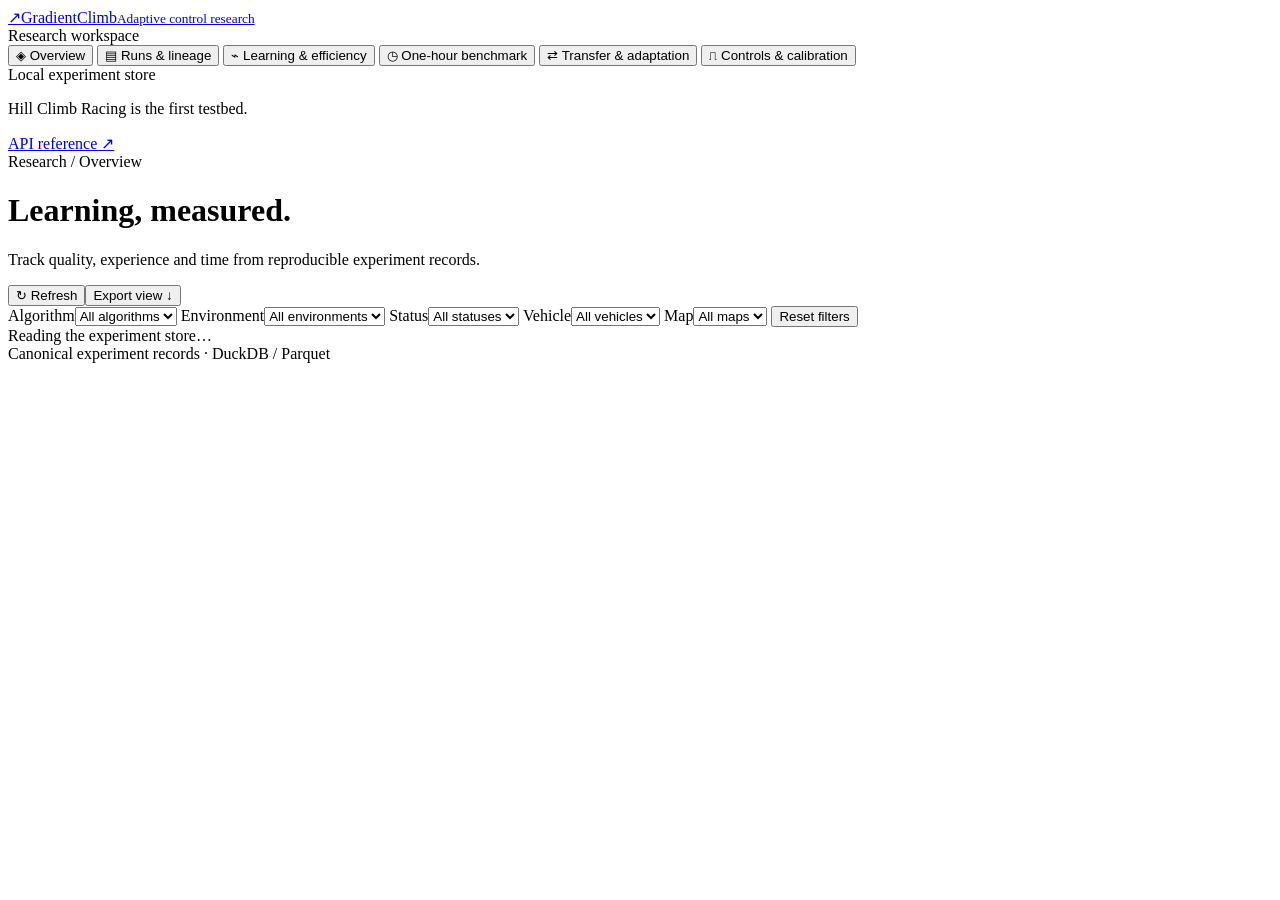
==== src/gradientclimb/dashboard/index.html @ 73c5ea2e "Build reproducible adaptive-control research platform and screened baselines" ====
<!doctype html>
<html lang="en">
<head>
  <meta charset="utf-8">
  <meta name="viewport" content="width=device-width,initial-scale=1">
  <meta name="color-scheme" content="light">
  <title>GradientClimb · Research workspace</title>
  <link rel="stylesheet" href="/dashboard.css">
  <script src="/dashboard.js" defer></script>
</head>
<body>
<aside class="sidebar">
  <a class="brand" href="/" aria-label="GradientClimb home"><span class="brand-symbol" aria-hidden="true">↗</span><span>GradientClimb<small>Adaptive control research</small></span></a>
  <div class="nav-label">Research workspace</div>
  <nav aria-label="Research views">
    <button class="nav-button active" data-view="overview"><span aria-hidden="true">◈</span> Overview</button>
    <button class="nav-button" data-view="runs"><span aria-hidden="true">▤</span> Runs & lineage</button>
    <button class="nav-button" data-view="learning"><span aria-hidden="true">⌁</span> Learning & efficiency</button>
    <button class="nav-button" data-view="benchmark"><span aria-hidden="true">◷</span> One-hour benchmark</button>
    <button class="nav-button" data-view="transfer"><span aria-hidden="true">⇄</span> Transfer & adaptation</button>
    <button class="nav-button" data-view="controls"><span aria-hidden="true">⎍</span> Controls & calibration</button>
  </nav>
  <div class="sidebar-bottom"><span class="live-dot"></span> Local experiment store<p>Hill Climb Racing is the first testbed.</p><a href="/docs" target="_blank" rel="noreferrer">API reference ↗</a></div>
</aside>
<main>
  <header class="page-header"><div><div class="breadcrumb">Research / <span id="breadcrumb">Overview</span></div><h1 id="page-title">Learning, measured.</h1><p id="page-description">Track quality, experience and time from reproducible experiment records.</p></div><div class="header-actions"><span id="updated" class="muted"></span><button id="refresh" class="button">↻ Refresh</button><button id="export" class="button primary">Export view ↓</button></div></header>
  <div class="filters" aria-label="Run filters">
    <label>Algorithm<select id="algorithm"><option value="">All algorithms</option></select></label>
    <label>Environment<select id="environment"><option value="">All environments</option></select></label>
    <label>Status<select id="status"><option value="">All statuses</option></select></label>
    <label>Vehicle<select id="vehicle"><option value="">All vehicles</option></select></label>
    <label>Map<select id="map"><option value="">All maps</option></select></label>
    <button id="reset" class="text-button">Reset filters</button>
  </div>
  <div id="error" class="error hidden" role="alert"></div>
  <div id="loading" class="empty">Reading the experiment store…</div>
  <div id="content" aria-live="polite"></div>
  <footer><span id="source-status">Canonical experiment records · DuckDB / Parquet</span><span id="scope-status"></span></footer>
</main>
<dialog id="detail-dialog"><div class="dialog-header"><div><div class="eyebrow">Experiment detail</div><h2 id="detail-title"></h2></div><button id="close-detail" class="button" aria-label="Close experiment detail">Close ×</button></div><div id="detail-body"></div></dialog>
</body>
</html>
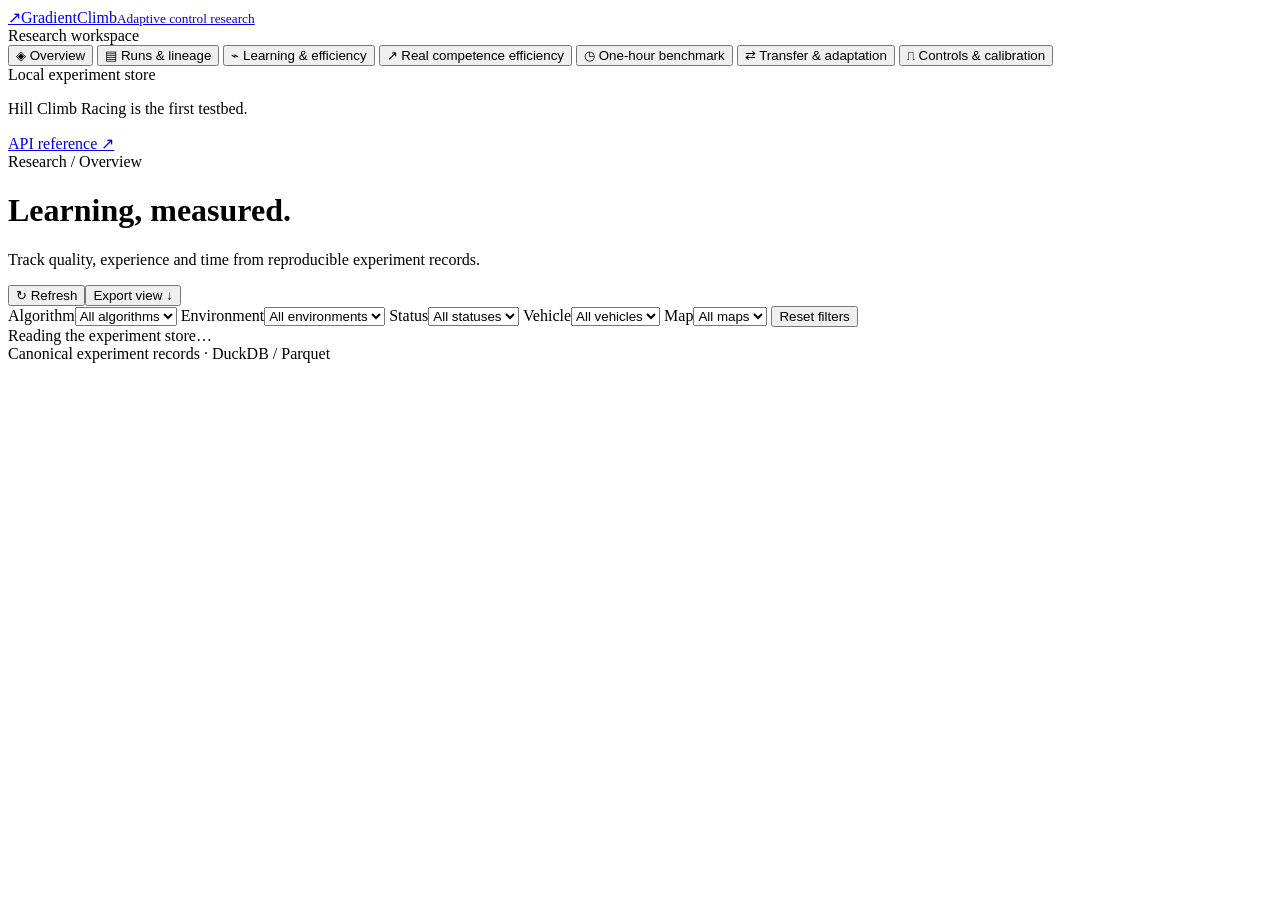
==== commit b61b7e19: "Govern rapid learning by independently evaluated real competence and explicit costs" ====
--- a/src/gradientclimb/dashboard/index.html
+++ b/src/gradientclimb/dashboard/index.html
@@ -16,6 +16,7 @@
     <button class="nav-button active" data-view="overview"><span aria-hidden="true">◈</span> Overview</button>
     <button class="nav-button" data-view="runs"><span aria-hidden="true">▤</span> Runs & lineage</button>
     <button class="nav-button" data-view="learning"><span aria-hidden="true">⌁</span> Learning & efficiency</button>
+    <button class="nav-button" data-view="real-efficiency"><span aria-hidden="true">↗</span> Real competence efficiency</button>
     <button class="nav-button" data-view="benchmark"><span aria-hidden="true">◷</span> One-hour benchmark</button>
     <button class="nav-button" data-view="transfer"><span aria-hidden="true">⇄</span> Transfer & adaptation</button>
     <button class="nav-button" data-view="controls"><span aria-hidden="true">⎍</span> Controls & calibration</button>
